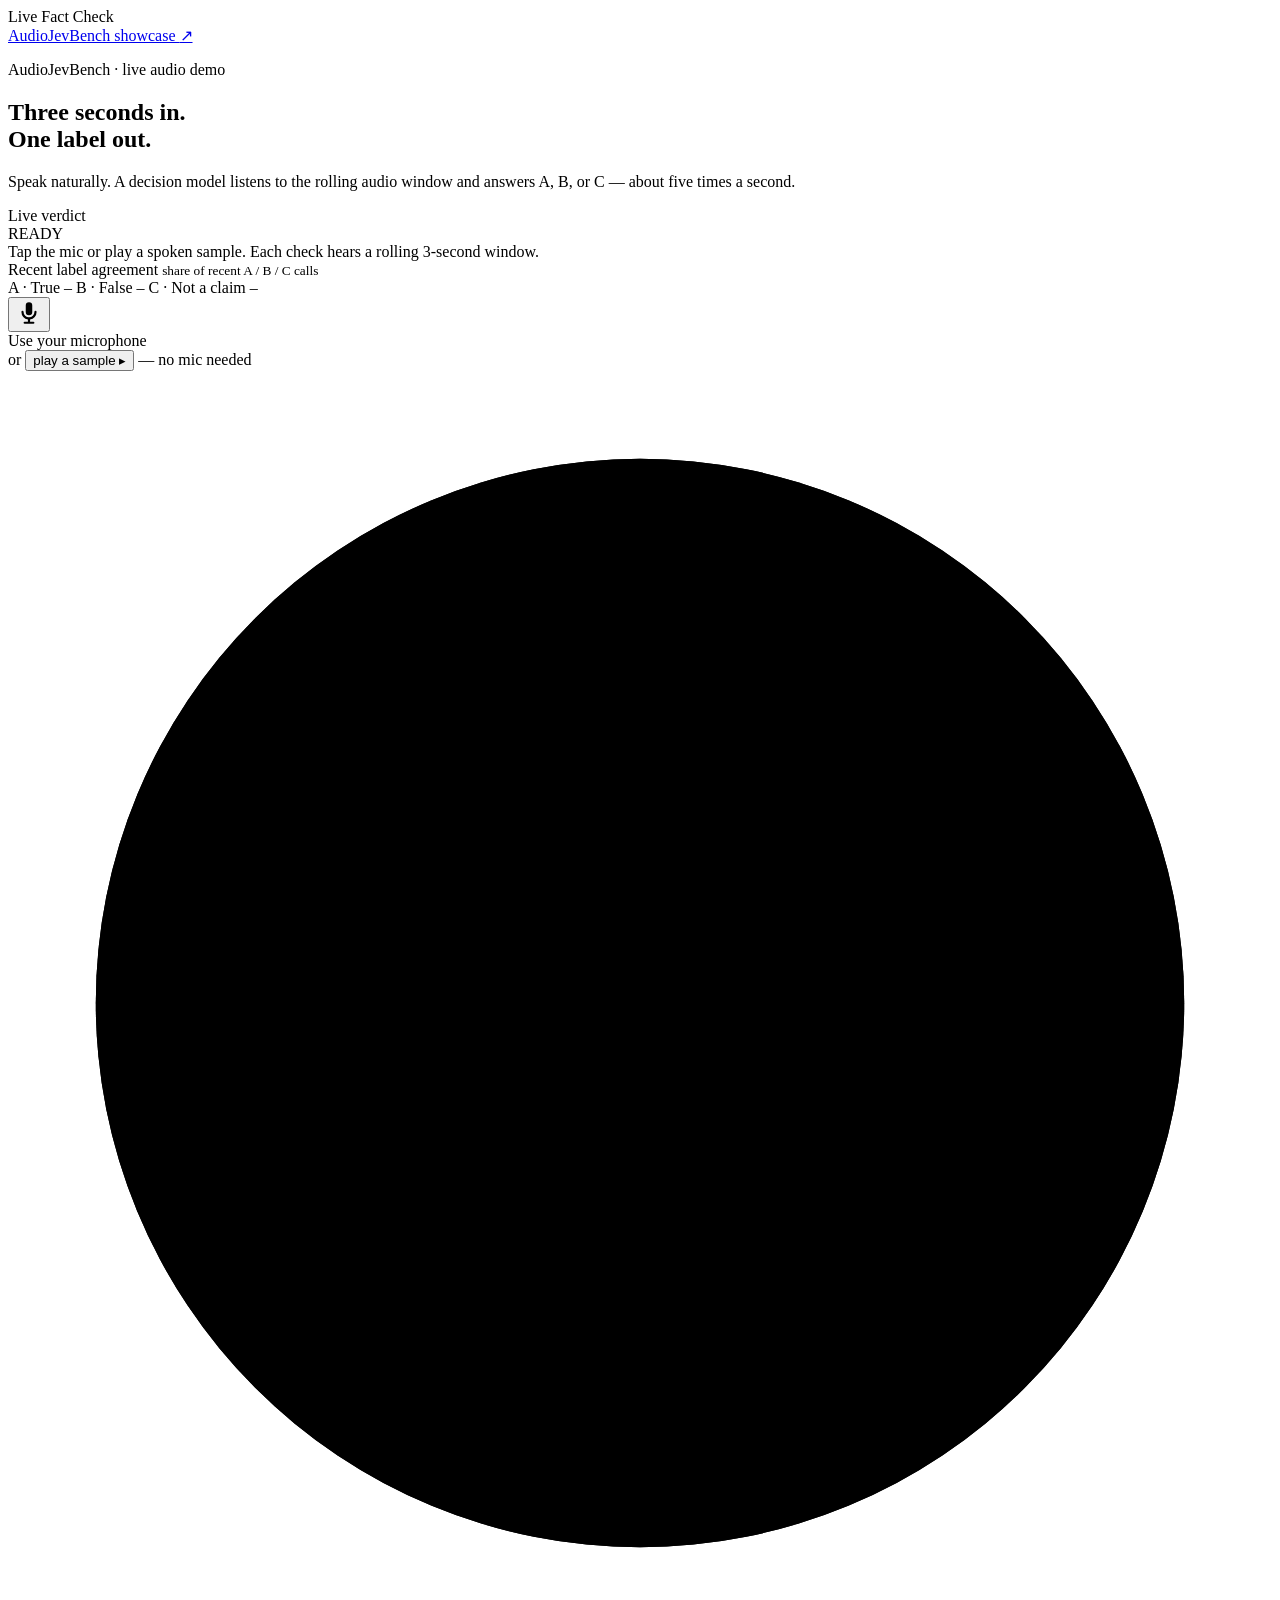
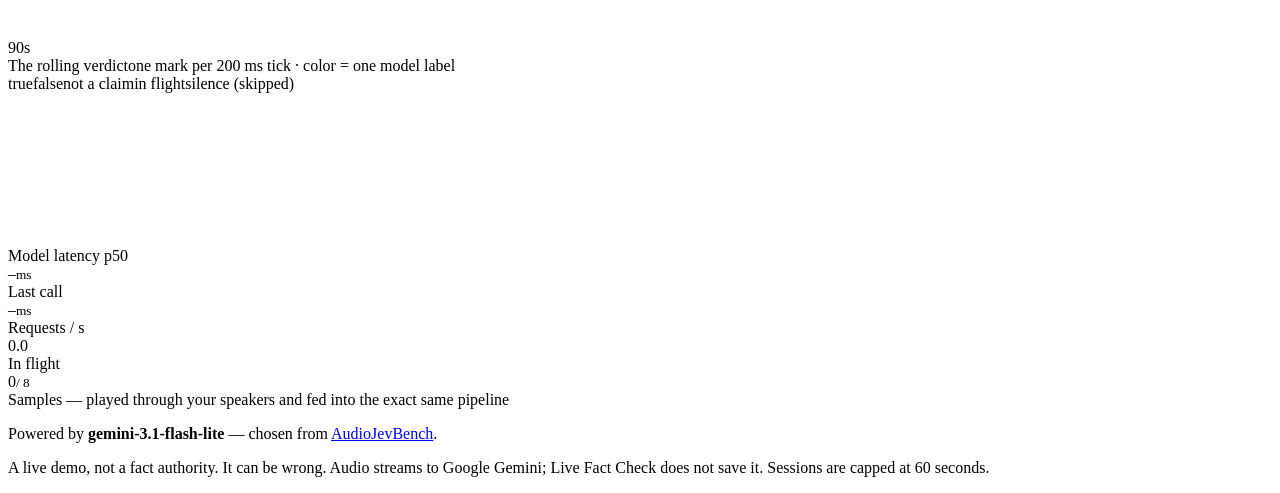
==== live-fact-check/public/index.html @ 61c4c540 "feat: add AudioJevBench Live Fact Check demo" ====
<!doctype html>
<html lang="en">
<head>
<meta charset="utf-8">
<meta name="viewport" content="width=device-width, initial-scale=1, viewport-fit=cover">
<title>Live Fact Check — audio decisions, live</title>
<meta name="description" content="Speak a sentence. An audio model judges the last 3 seconds five times per second: true, false, or not a claim. The AudioJevBench showcase demo.">
<meta name="theme-color" content="#07080b">
<link rel="icon" href="data:image/svg+xml,<svg xmlns='http://www.w3.org/2000/svg' viewBox='0 0 32 32'><circle cx='16' cy='16' r='9' fill='%2334d399'/></svg>">
<link rel="preconnect" href="https://fonts.googleapis.com"><link rel="preconnect" href="https://fonts.gstatic.com" crossorigin>
<link href="https://fonts.googleapis.com/css2?family=Inter:wght@400;500;600;700;800&family=JetBrains+Mono:wght@400;500&display=swap" rel="stylesheet">
<link rel="stylesheet" href="/style.css">
</head>
<body>
<div class="bg"></div>
<header class="top">
  <div class="brand"><span class="mark"><i></i></span><span>Live Fact Check</span></div>
  <a class="pill" href="https://benchmarkheaven.com/audio-jev-bench" target="_blank" rel="noopener">AudioJevBench showcase <span aria-hidden="true">↗</span></a>
</header>

<main class="wrap">
  <section class="hero">
    <p class="kicker"><span class="live-dot" id="liveDot"></span><span id="kicker">AudioJevBench · live audio demo</span></p>
    <h1 class="hero-title">Three seconds in.<br><span>One label out.</span></h1>
    <p class="hero-copy">Speak naturally. A decision model listens to the rolling audio window and answers A, B, or C — about five times a second.</p>

    <div class="verdict" id="verdict" data-v="idle">
      <div class="v-label" id="v-label">Live verdict</div>
      <div class="v-word" id="vword">READY</div>
    <div class="v-claim" id="vclaim">Tap the mic or play a spoken sample. Each check hears a rolling 3-second window.</div>
      <div class="probs" id="probs" aria-label="Recent distribution of model labels">
        <div class="s-k">Recent label agreement <small>share of recent A / B / C calls</small></div>
        <div class="pbar"><i class="pa" id="pa"></i><i class="pb" id="pb"></i><i class="pc" id="pc"></i></div>
        <div class="plegend">
          <span><b class="dot a"></b>A · True <em id="pat">–</em></span>
          <span><b class="dot b"></b>B · False <em id="pbt">–</em></span>
          <span><b class="dot c"></b>C · Not a claim <em id="pct">–</em></span>
        </div>
      </div>
    </div>

    <div class="controls">
      <button class="mic" id="mic" aria-label="Start microphone">
        <span class="ring"></span>
        <svg viewBox="0 0 24 24" width="26" height="26" aria-hidden="true"><path fill="currentColor" d="M12 14a3 3 0 0 0 3-3V5a3 3 0 1 0-6 0v6a3 3 0 0 0 3 3Zm5-3a1 1 0 1 1 2 0 7 7 0 0 1-6 6.93V20h3a1 1 0 1 1 0 2H8a1 1 0 1 1 0-2h3v-2.07A7 7 0 0 1 5 11a1 1 0 1 1 2 0 5 5 0 0 0 10 0Z"/></svg>
      </button>
      <div class="ctl-text">
        <div class="ctl-title" id="ctlTitle">Use your microphone</div>
        <div class="ctl-sub" id="ctlSub">or <button class="link" id="sampleBtn">play a sample ▸</button> — no mic needed</div>
      </div>
      <div class="timer" id="timer"><svg viewBox="0 0 36 36"><circle cx="18" cy="18" r="15.5" class="track"/><circle cx="18" cy="18" r="15.5" class="prog" id="timerProg"/></svg><span id="timerTxt">90s</span></div>
    </div>
  </section>

  <section class="panel timeline-panel">
    <div class="panel-head">
      <div><span class="ph-title">The rolling verdict</span><span class="ph-sub" id="phSub">one mark per 200 ms tick · color = one model label</span></div>
      <div class="legend"><span><b class="dot a"></b>true</span><span><b class="dot b"></b>false</span><span><b class="dot c"></b>not a claim</span><span><b class="dot p"></b>in flight</span><span><b class="dot s"></b>silence (skipped)</span></div>
    </div>
    <canvas id="timeline" aria-label="Live timeline of model decisions"></canvas>
  </section>

  <section class="stats">
    <div class="stat"><div class="s-k">Model latency p50</div><div class="s-v"><span id="p50">–</span><small>ms</small></div></div>
    <div class="stat"><div class="s-k">Last call</div><div class="s-v"><span id="last">–</span><small>ms</small></div></div>
    <div class="stat"><div class="s-k">Requests / s</div><div class="s-v"><span id="rps">0.0</span></div></div>
    <div class="stat"><div class="s-k">In flight</div><div class="s-v"><span id="inflight">0</span><small>/ 8</small></div></div>
  </section>

  <section class="samples">
    <div class="samples-head">Samples <span>— played through your speakers and fed into the exact same pipeline</span></div>
    <div class="chips" id="chips"></div>
  </section>

  <div class="limit" id="limit" hidden>
    <div class="limit-card">
      <div class="limit-emoji" aria-hidden="true">☾</div>
      <h2 id="limitTitle">Come back tomorrow</h2>
      <p id="limitMsg">Today's fact-checking budget is used up.</p>
      <button class="btn" id="limitClose">Okay</button>
    </div>
  </div>
  <div class="limit" id="startOverlay" hidden>
    <div class="limit-card"><h2>Start the demo</h2><p>Your browser wants a click before it plays audio.</p><button class="btn" id="startDemo">Play demo ▸</button></div>
  </div>
</main>

<footer class="foot">
  <p>Powered by <b id="modelName">gemini-3.1-flash-lite</b> — chosen from <a href="https://benchmarkheaven.com/audio-jev-bench" target="_blank" rel="noopener">AudioJevBench</a>.</p>
  <p class="disc">A live demo, not a fact authority. It can be wrong. Audio streams to Google Gemini; Live Fact Check does not save it. Sessions are capped at 60 seconds.</p>
</footer>
<script src="/app.js" type="module"></script>
</body>
</html>
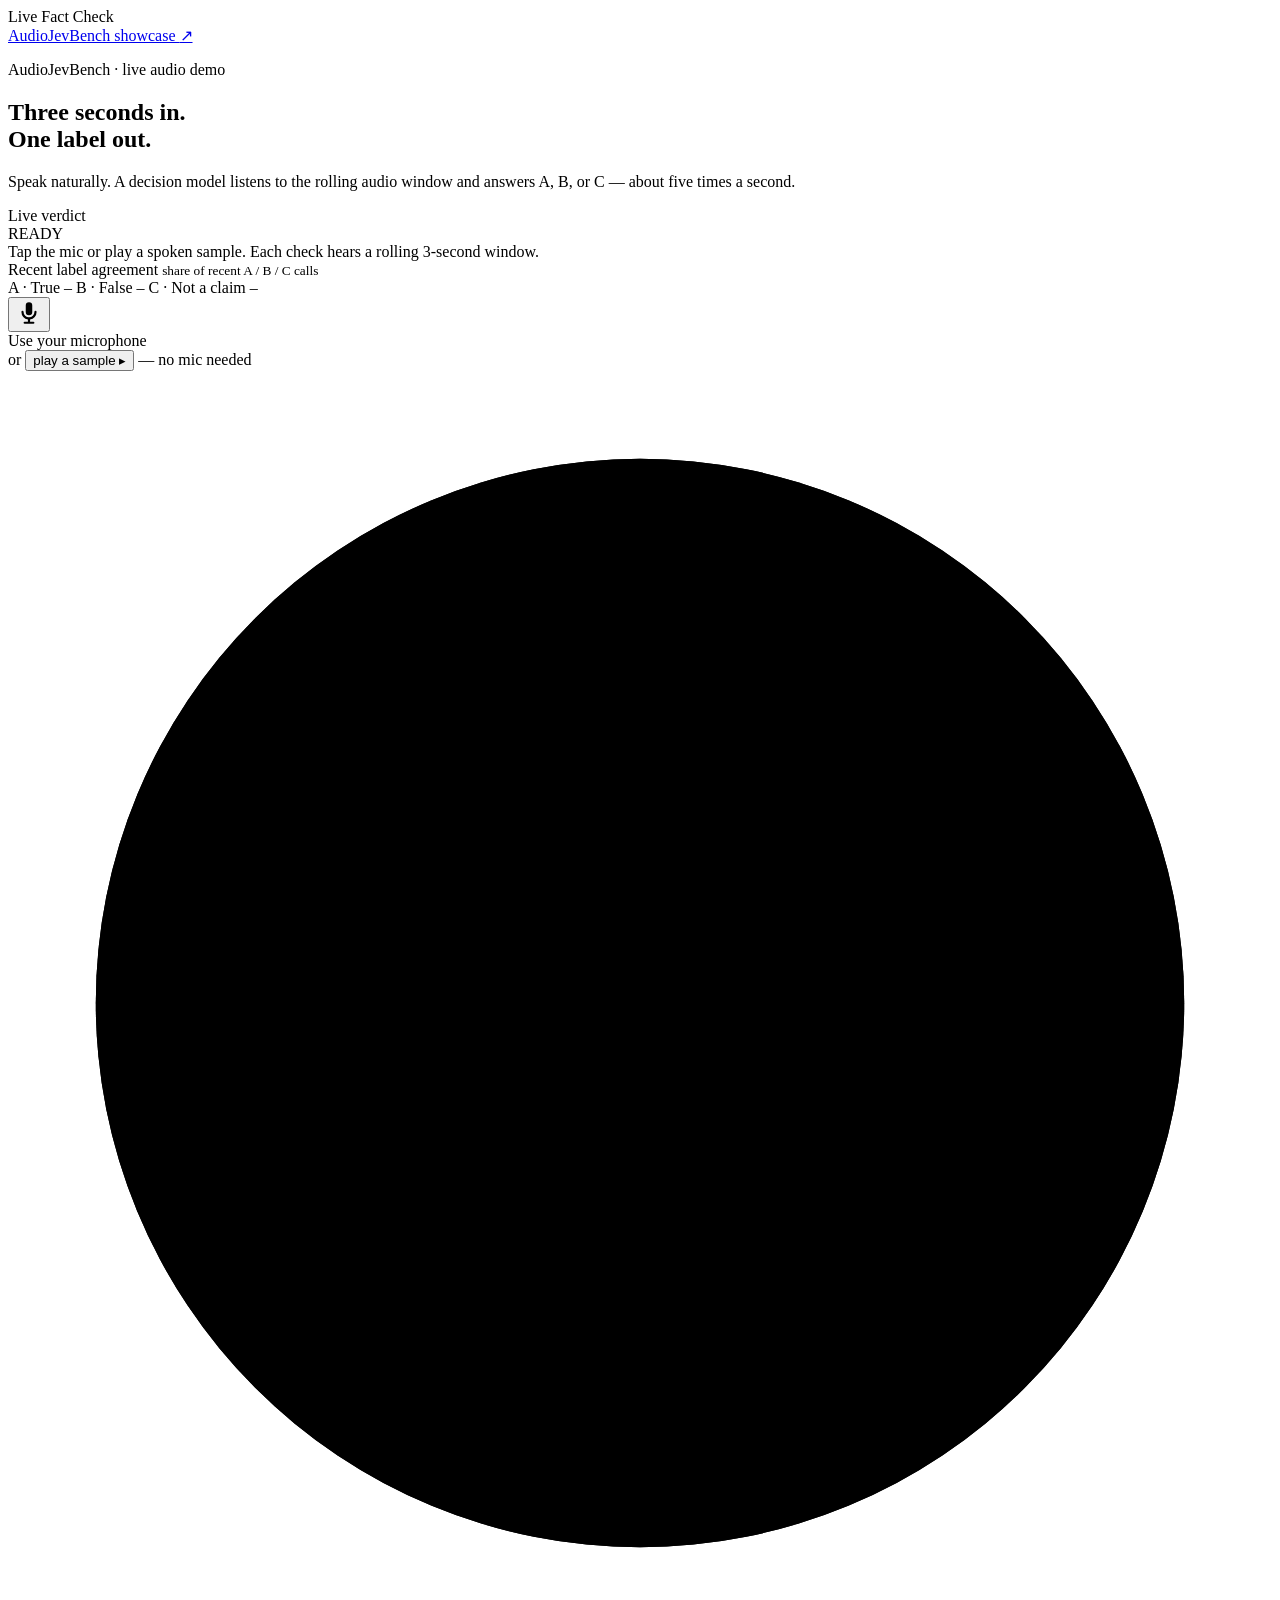
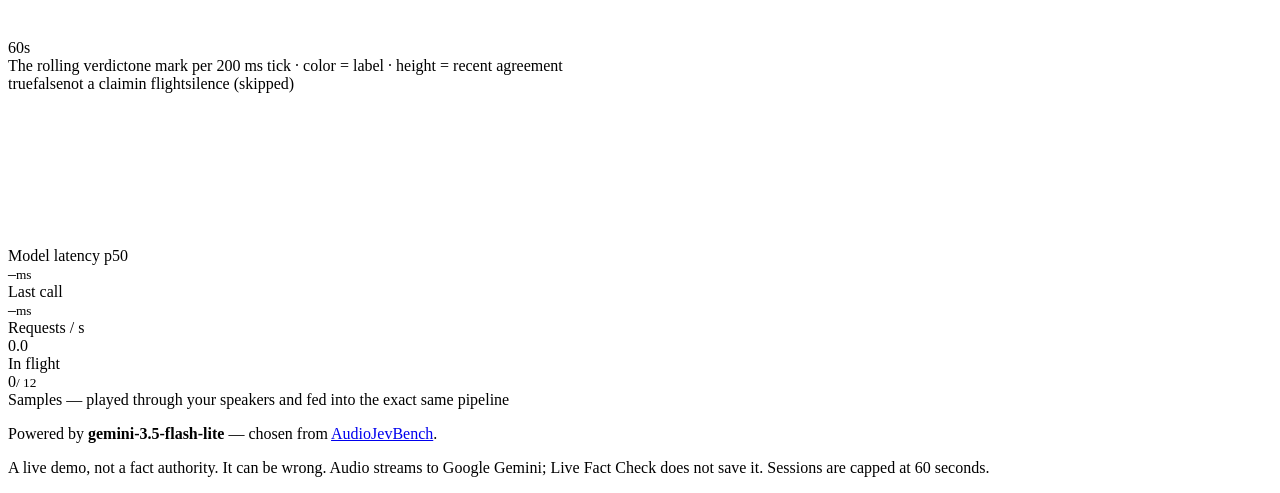
==== commit 1e27b934: "fix: align live demo labels and reset controls" ====
--- a/live-fact-check/public/index.html
+++ b/live-fact-check/public/index.html
@@ -48,13 +48,13 @@
         <div class="ctl-title" id="ctlTitle">Use your microphone</div>
         <div class="ctl-sub" id="ctlSub">or <button class="link" id="sampleBtn">play a sample ▸</button> — no mic needed</div>
       </div>
-      <div class="timer" id="timer"><svg viewBox="0 0 36 36"><circle cx="18" cy="18" r="15.5" class="track"/><circle cx="18" cy="18" r="15.5" class="prog" id="timerProg"/></svg><span id="timerTxt">90s</span></div>
+      <div class="timer" id="timer"><svg viewBox="0 0 36 36"><circle cx="18" cy="18" r="15.5" class="track"/><circle cx="18" cy="18" r="15.5" class="prog" id="timerProg"/></svg><span id="timerTxt">60s</span></div>
     </div>
   </section>
 
   <section class="panel timeline-panel">
     <div class="panel-head">
-      <div><span class="ph-title">The rolling verdict</span><span class="ph-sub" id="phSub">one mark per 200 ms tick · color = one model label</span></div>
+      <div><span class="ph-title">The rolling verdict</span><span class="ph-sub" id="phSub">one mark per 200 ms tick · color = label · height = recent agreement</span></div>
       <div class="legend"><span><b class="dot a"></b>true</span><span><b class="dot b"></b>false</span><span><b class="dot c"></b>not a claim</span><span><b class="dot p"></b>in flight</span><span><b class="dot s"></b>silence (skipped)</span></div>
     </div>
     <canvas id="timeline" aria-label="Live timeline of model decisions"></canvas>
@@ -64,7 +64,7 @@
     <div class="stat"><div class="s-k">Model latency p50</div><div class="s-v"><span id="p50">–</span><small>ms</small></div></div>
     <div class="stat"><div class="s-k">Last call</div><div class="s-v"><span id="last">–</span><small>ms</small></div></div>
     <div class="stat"><div class="s-k">Requests / s</div><div class="s-v"><span id="rps">0.0</span></div></div>
-    <div class="stat"><div class="s-k">In flight</div><div class="s-v"><span id="inflight">0</span><small>/ 8</small></div></div>
+    <div class="stat"><div class="s-k">In flight</div><div class="s-v"><span id="inflight">0</span><small>/ 12</small></div></div>
   </section>
 
   <section class="samples">
@@ -86,7 +86,7 @@
 </main>
 
 <footer class="foot">
-  <p>Powered by <b id="modelName">gemini-3.1-flash-lite</b> — chosen from <a href="https://benchmarkheaven.com/audio-jev-bench" target="_blank" rel="noopener">AudioJevBench</a>.</p>
+  <p>Powered by <b id="modelName">gemini-3.5-flash-lite</b> — chosen from <a href="https://benchmarkheaven.com/audio-jev-bench" target="_blank" rel="noopener">AudioJevBench</a>.</p>
   <p class="disc">A live demo, not a fact authority. It can be wrong. Audio streams to Google Gemini; Live Fact Check does not save it. Sessions are capped at 60 seconds.</p>
 </footer>
 <script src="/app.js" type="module"></script>
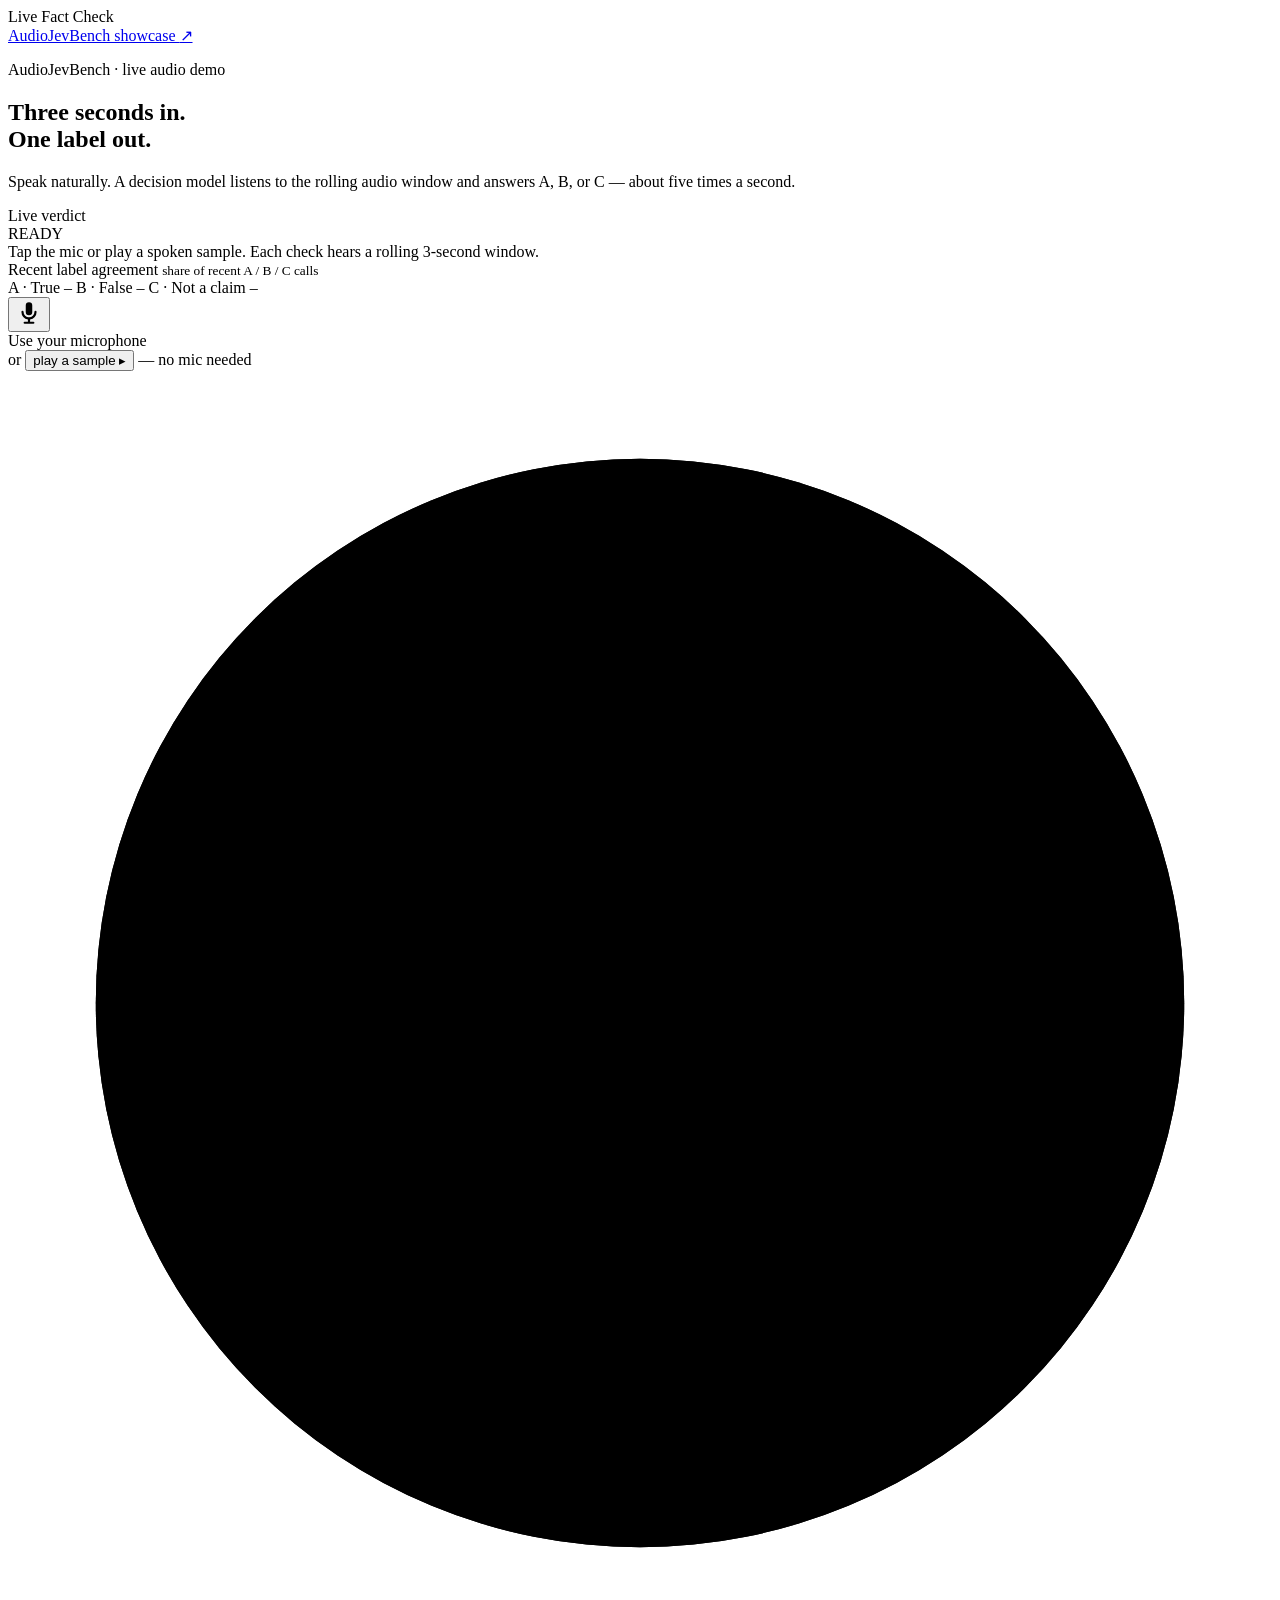
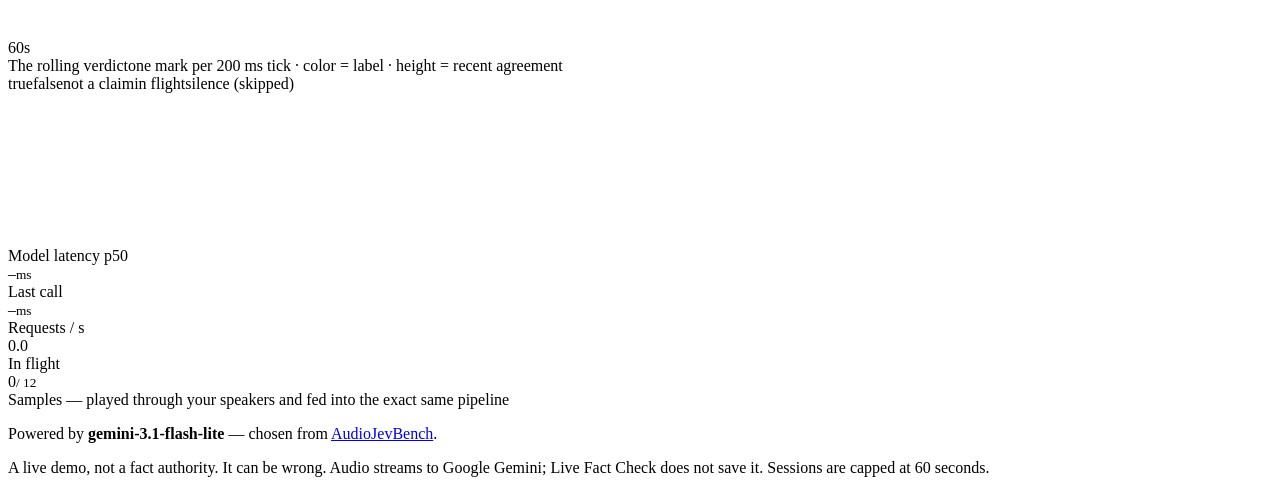
==== commit 92cc0fa4: "use measured gemini 3.1 flash lite demo model" ====
--- a/live-fact-check/public/index.html
+++ b/live-fact-check/public/index.html
@@ -86,7 +86,7 @@
 </main>
 
 <footer class="foot">
-  <p>Powered by <b id="modelName">gemini-3.5-flash-lite</b> — chosen from <a href="https://benchmarkheaven.com/audio-jev-bench" target="_blank" rel="noopener">AudioJevBench</a>.</p>
+  <p>Powered by <b id="modelName">gemini-3.1-flash-lite</b> — chosen from <a href="https://benchmarkheaven.com/audio-jev-bench" target="_blank" rel="noopener">AudioJevBench</a>.</p>
   <p class="disc">A live demo, not a fact authority. It can be wrong. Audio streams to Google Gemini; Live Fact Check does not save it. Sessions are capped at 60 seconds.</p>
 </footer>
 <script src="/app.js" type="module"></script>
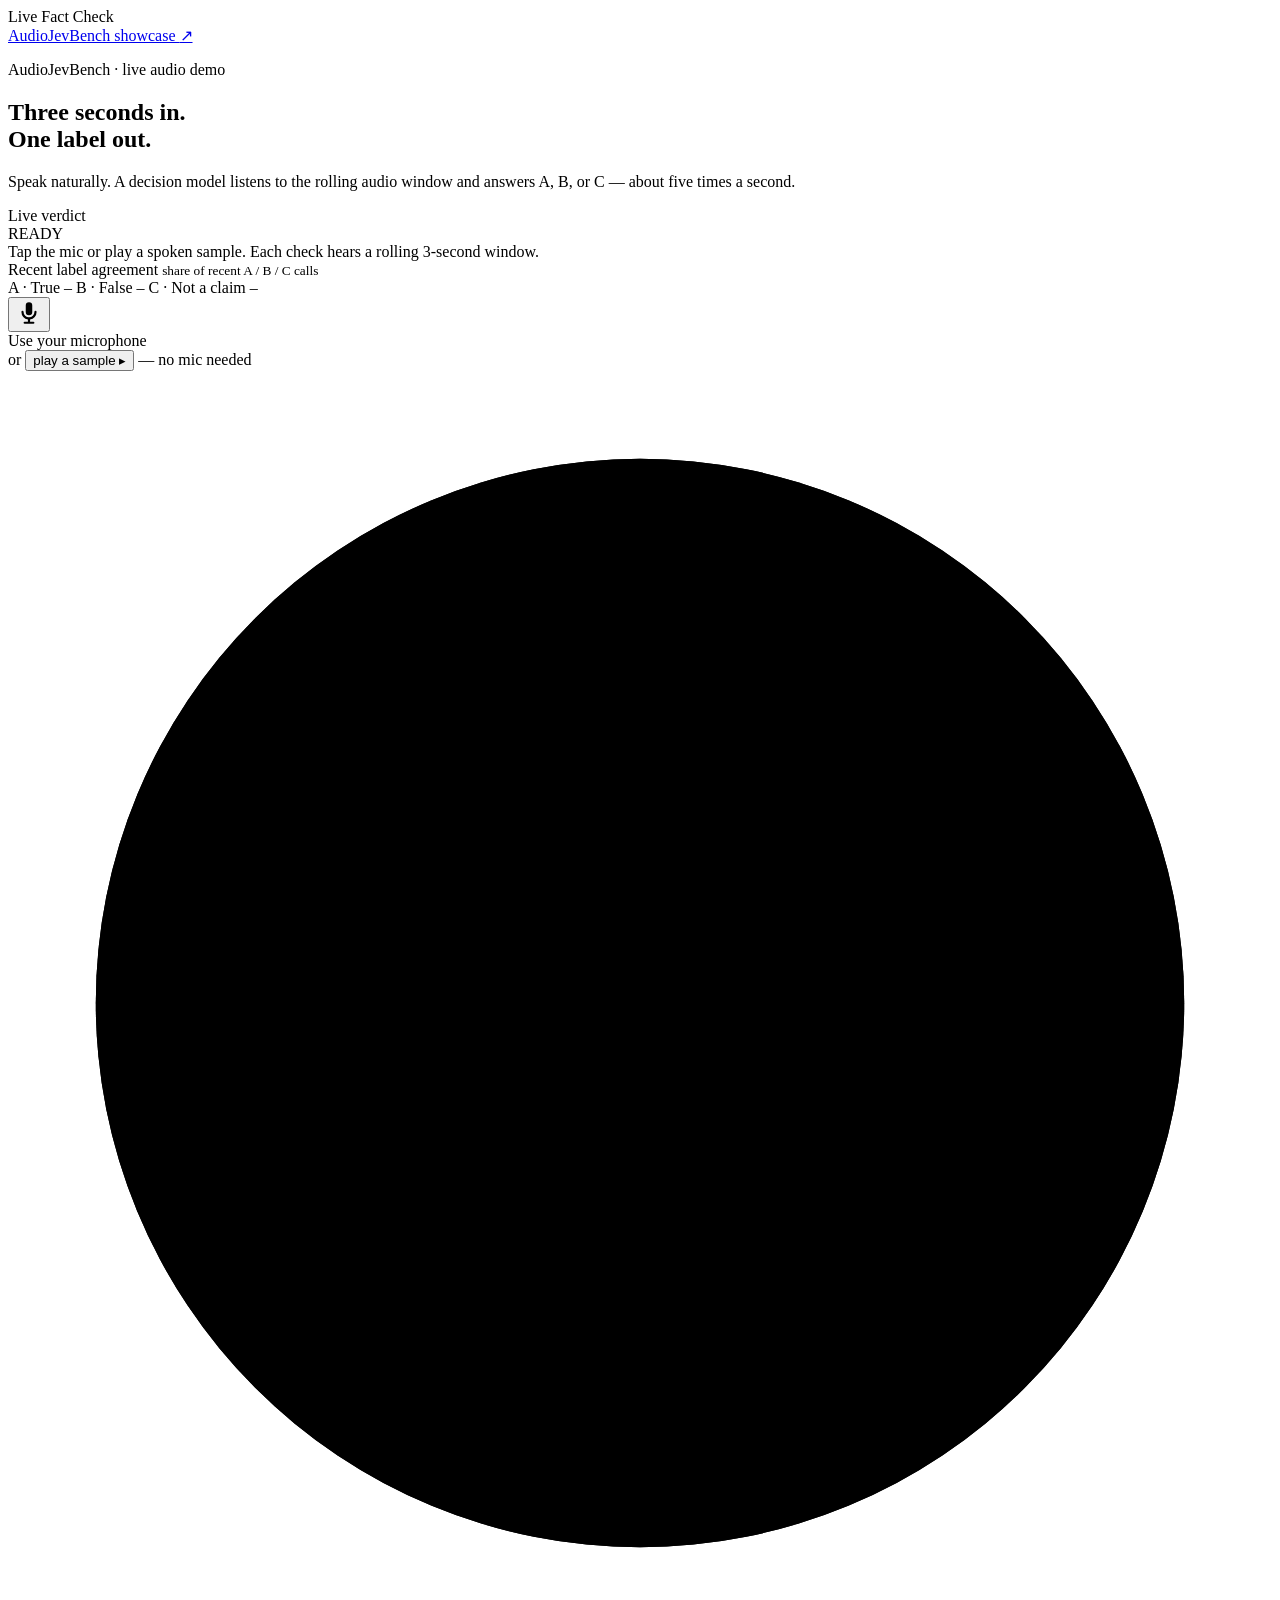
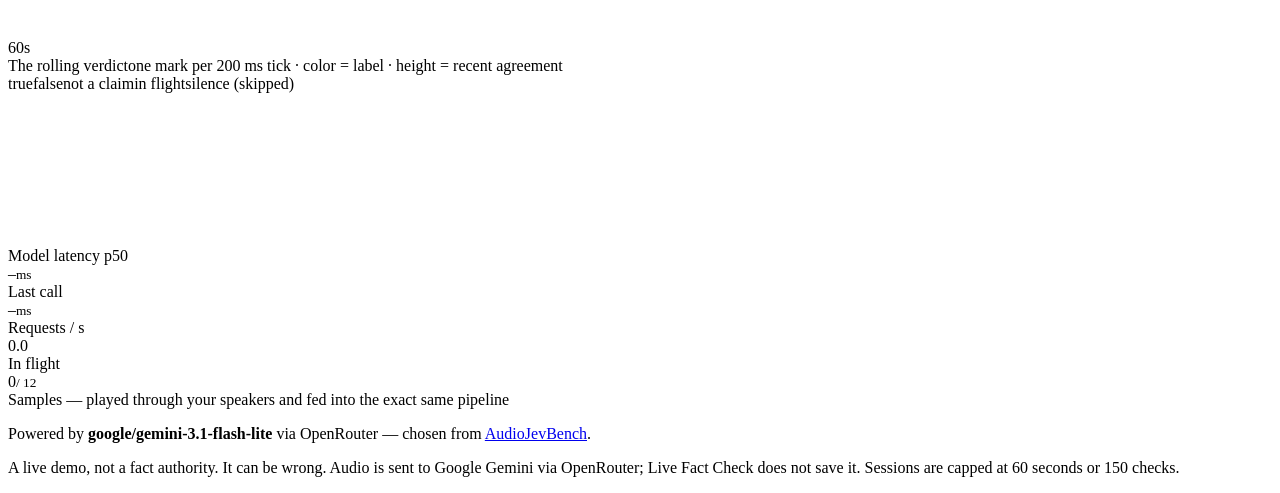
==== commit f4236718: "fix: route live fact check through OpenRouter Use the selected Gemini audio model through OpenRouter" ====
--- a/live-fact-check/public/index.html
+++ b/live-fact-check/public/index.html
@@ -86,8 +86,8 @@
 </main>
 
 <footer class="foot">
-  <p>Powered by <b id="modelName">gemini-3.1-flash-lite</b> — chosen from <a href="https://benchmarkheaven.com/audio-jev-bench" target="_blank" rel="noopener">AudioJevBench</a>.</p>
-  <p class="disc">A live demo, not a fact authority. It can be wrong. Audio streams to Google Gemini; Live Fact Check does not save it. Sessions are capped at 60 seconds.</p>
+  <p>Powered by <b id="modelName">google/gemini-3.1-flash-lite</b> via OpenRouter — chosen from <a href="https://benchmarkheaven.com/audio-jev-bench" target="_blank" rel="noopener">AudioJevBench</a>.</p>
+  <p class="disc">A live demo, not a fact authority. It can be wrong. Audio is sent to Google Gemini via OpenRouter; Live Fact Check does not save it. Sessions are capped at 60 seconds or 150 checks.</p>
 </footer>
 <script src="/app.js" type="module"></script>
 </body>
